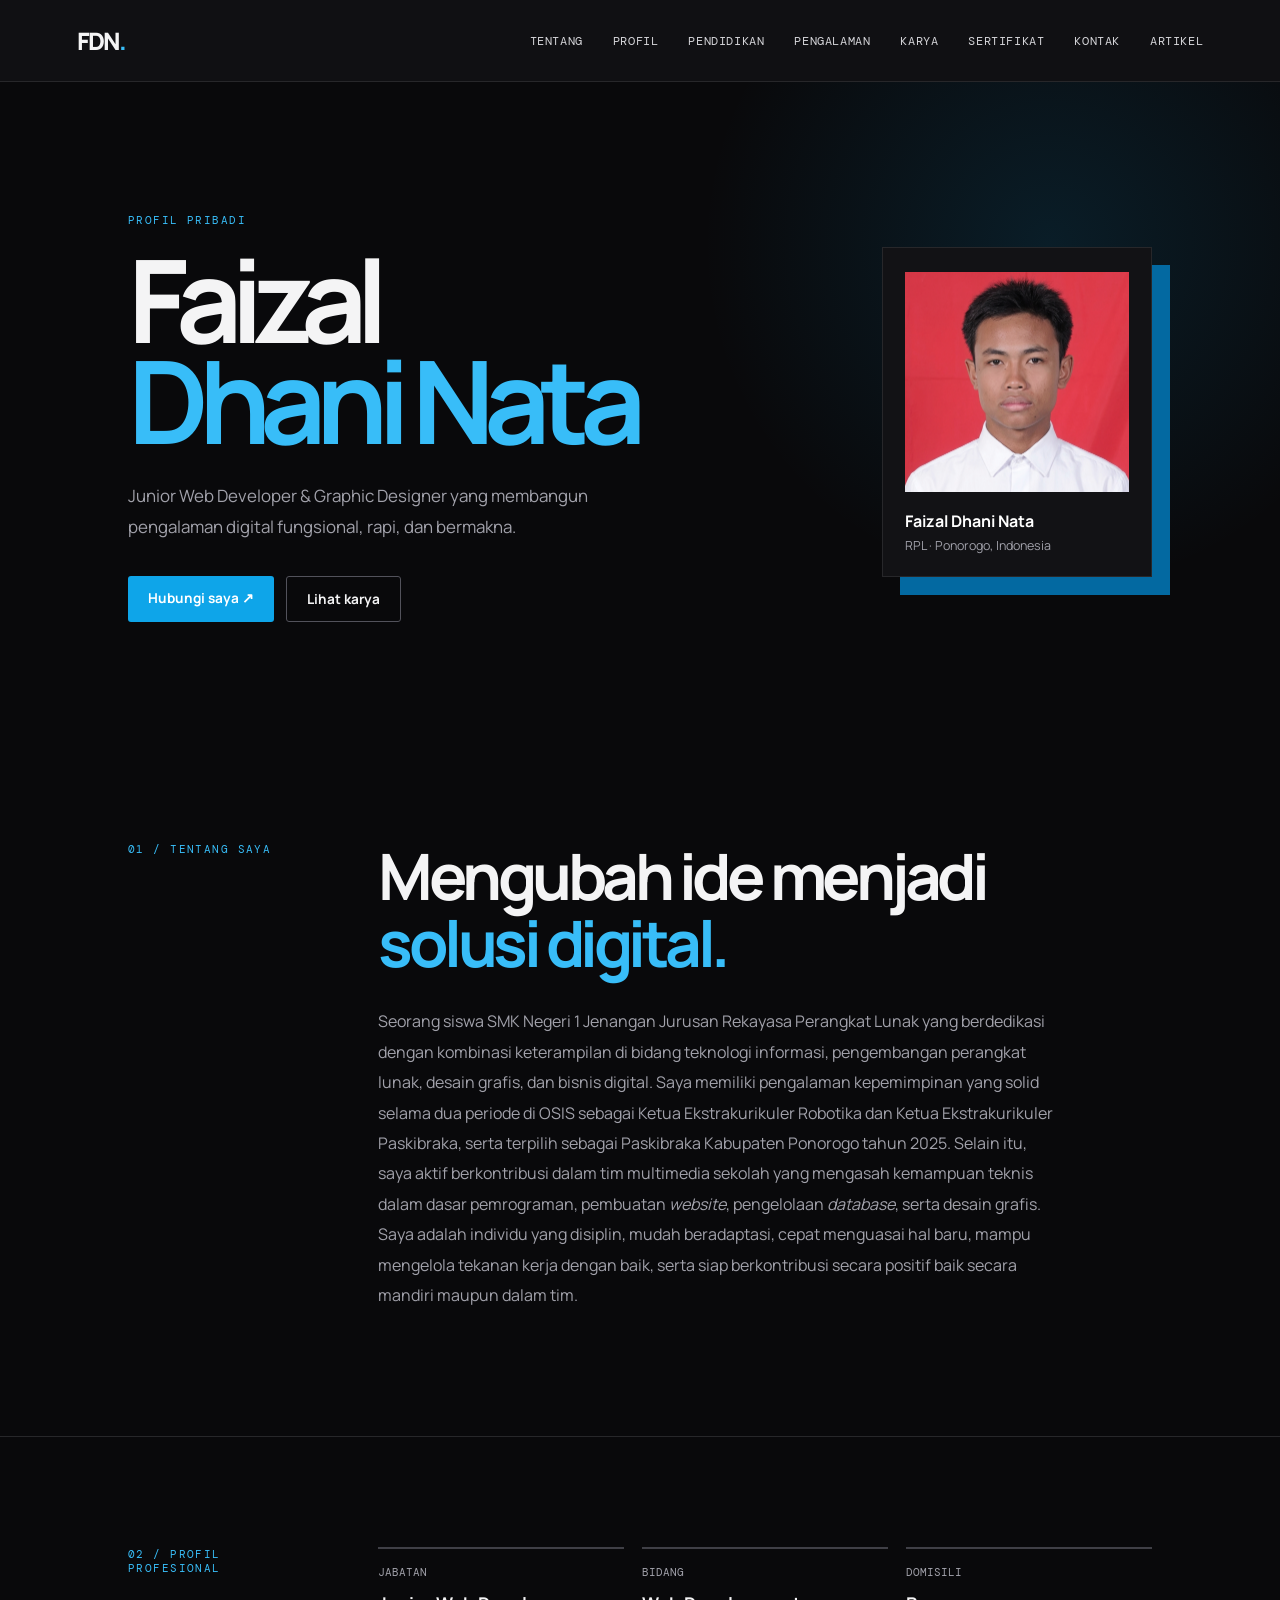
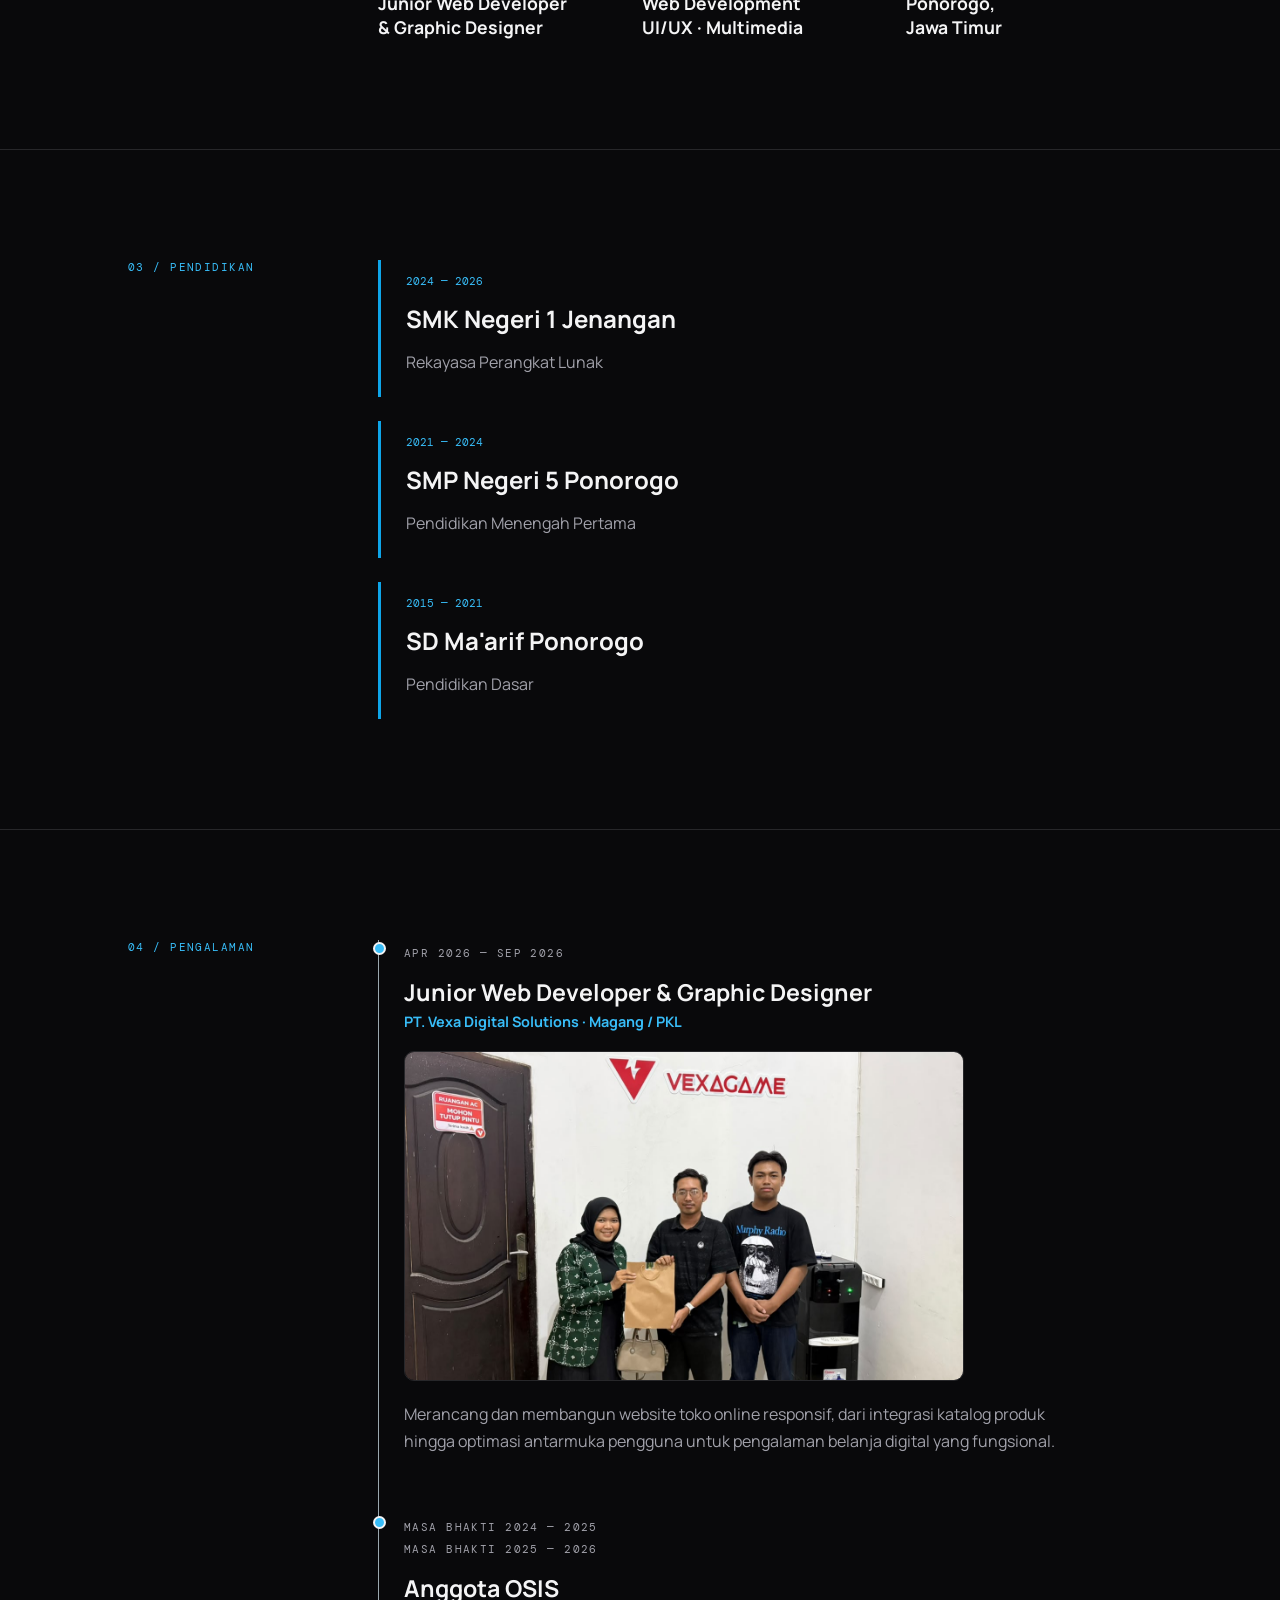
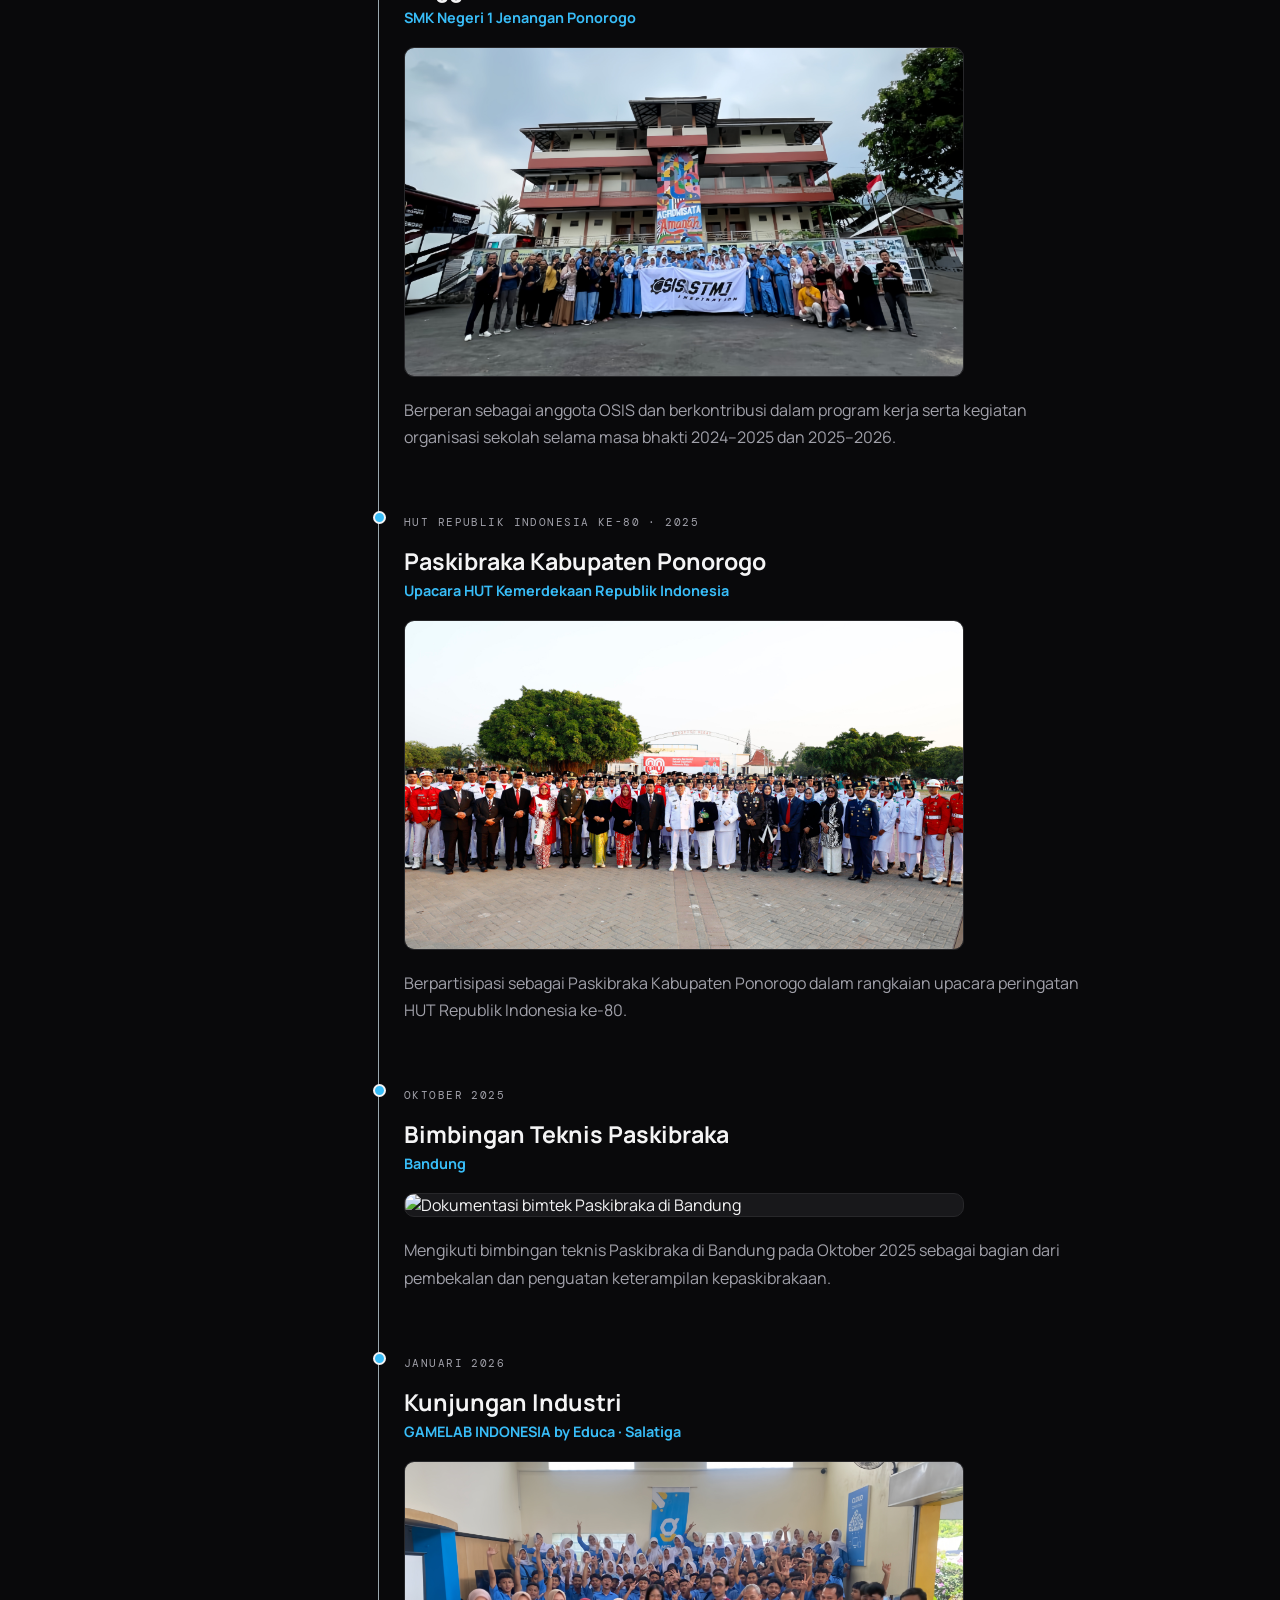
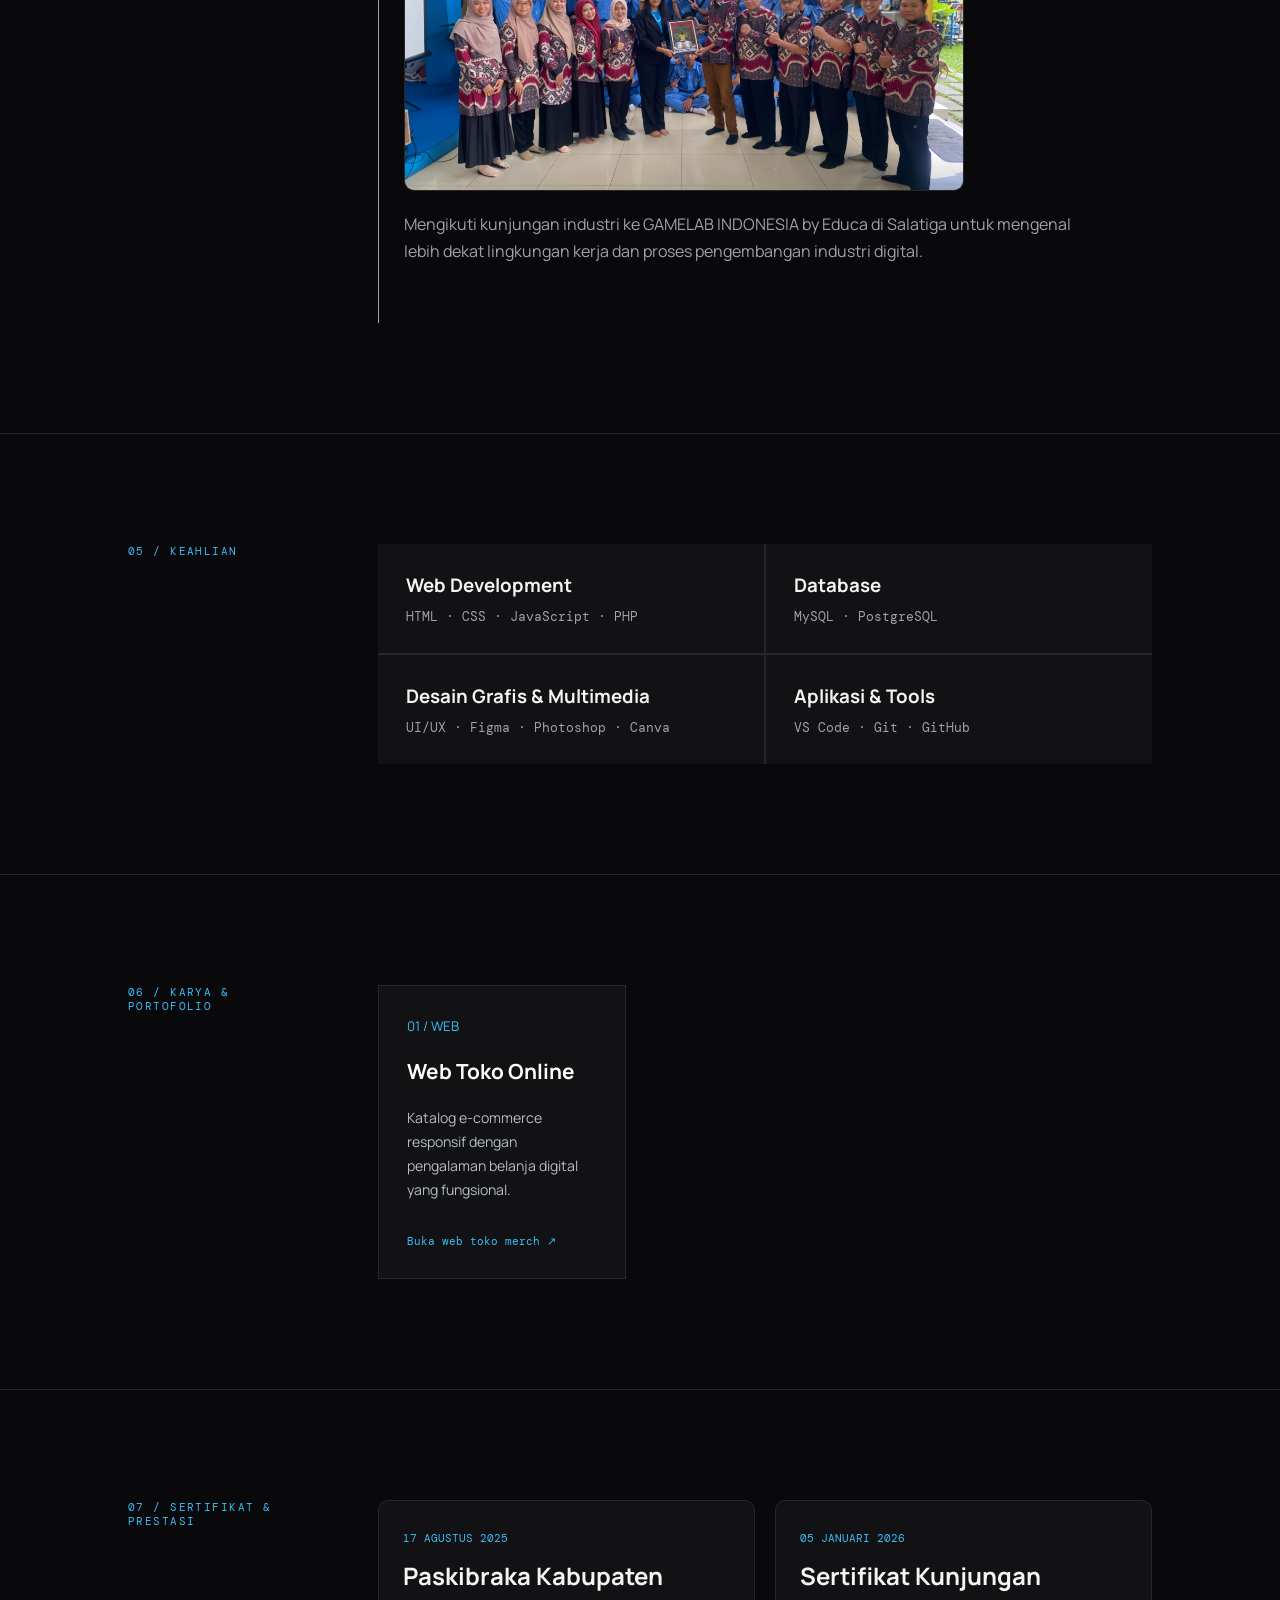
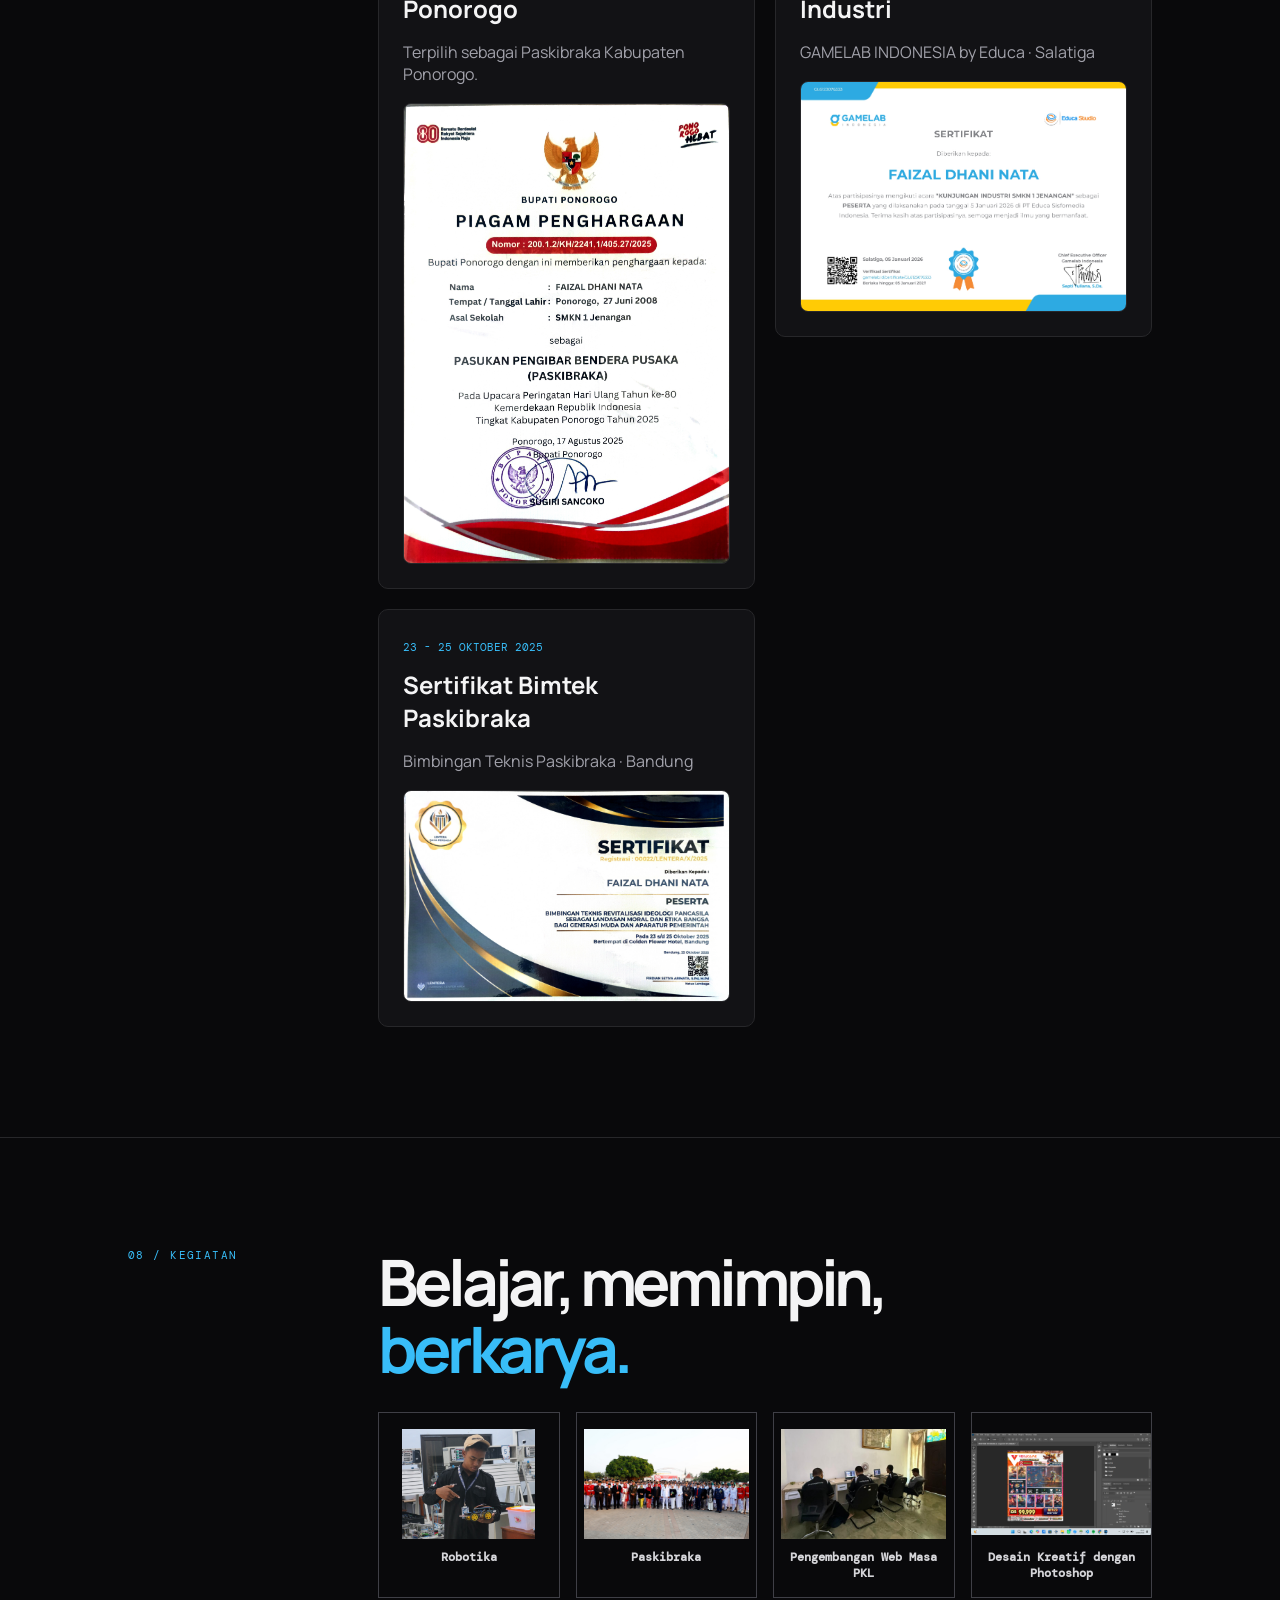
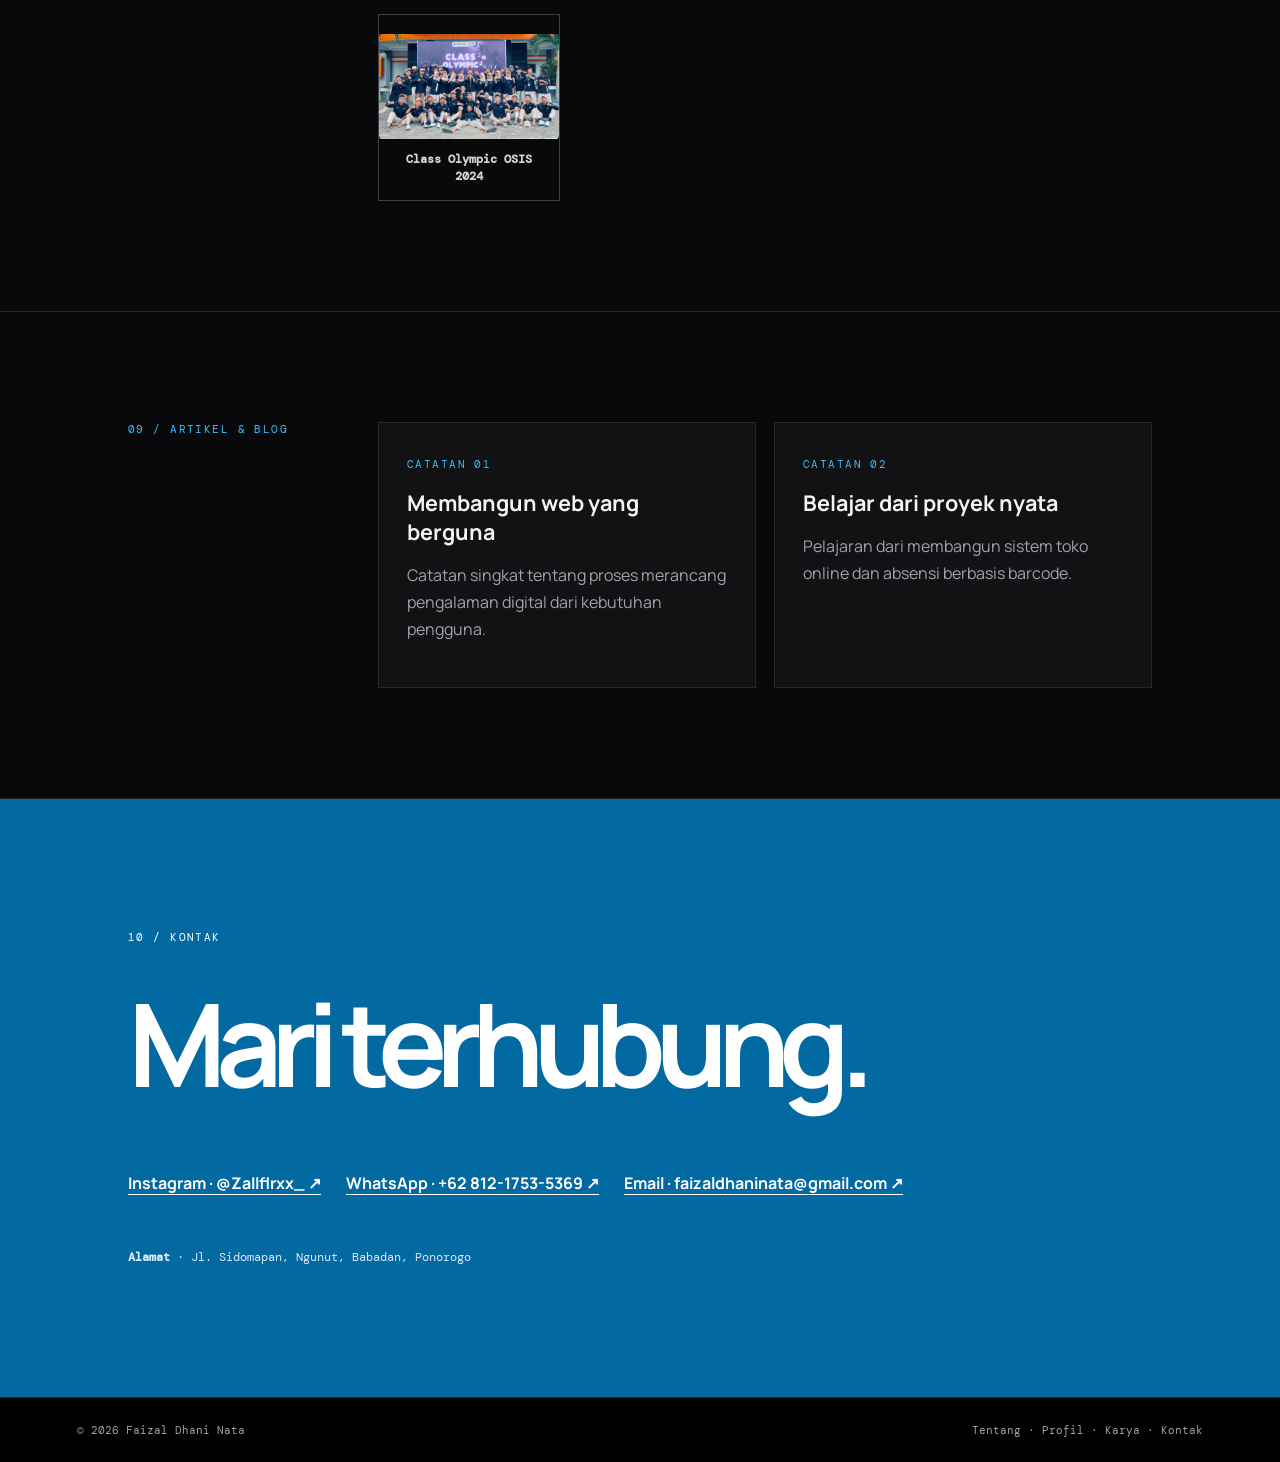
==== index.html @ 2b429266 "Add files via upload" ====
<!doctype html>
<html lang="id">
<head>
  <meta charset="utf-8"><meta name="viewport" content="width=device-width, initial-scale=1">
  <meta name="description" content="Profil pribadi Faizal Dhani Nata - Junior Web Developer dan Graphic Designer">
  <title>Faizal Dhani Nata | Profil Pribadi</title><link rel="stylesheet" href="style.css"><style>.project-link{display:inline-block;margin-top:18px;color:#38bdf8;font:11px 'DM Mono',monospace;text-decoration:none}.project-link:hover{text-decoration:underline;color:#7dd3fc}.education-list{display:grid;gap:24px}.experience-photo{display:block;width:min(100%,560px);max-height:330px;object-fit:cover;border:1px solid #27272a;border-radius:10px;margin:20px 0;background:#18181b}.achievement-list{align-items:start;gap:20px}.achievement-list>div{background:#121215;border:1px solid #27272a;border-radius:10px;padding:24px;min-width:0}.achievement-list>div img{align-self:center}.activity-tags{display:grid;grid-template-columns:repeat(auto-fit,minmax(180px,1fr));gap:16px}.activity-tags>span{width:100%;min-height:175px;align-items:center;justify-content:flex-start;text-align:center;padding:16px}.activity-tags>span img{display:block;flex:0 0 auto}.activity-tags>span b{line-height:1.35}</style>
</head>
<body>
  <header class="topbar"><a class="logo" href="#home">FDN<span>.</span></a><nav id="nav"><a href="#about">Tentang</a><a href="#profile">Profil</a><a href="#education">Pendidikan</a><a href="#experience">Pengalaman</a><a href="#portfolio">Karya</a><a href="#achievements">Sertifikat</a><a href="#contact">Kontak</a></nav><button class="menu" aria-label="Buka menu">☰</button></header>
  <main>
    <section id="home" class="hero"><div class="hero-copy"><p class="kicker">PROFIL PRIBADI</p><h1>Faizal<br><em>Dhani Nata</em></h1><p class="intro">Junior Web Developer &amp; Graphic Designer yang membangun pengalaman digital fungsional, rapi, dan bermakna.</p><div class="actions"><a class="button primary" href="#contact">Hubungi saya ↗</a><a class="button ghost" href="#portfolio">Lihat karya</a></div></div><div class="hero-card"><img src="foto-faizal-dhani-nata.png" alt="Foto resmi Faizal Dhani Nata"><div class="hero-card-caption"><strong>Faizal Dhani Nata</strong><span>RPL · Ponorogo, Indonesia</span></div></div></section>
    <section id="about" class="section about"><div class="section-label">01 / TENTANG SAYA</div><div><h2>Mengubah ide menjadi<br><span>solusi digital.</span></h2><p>Seorang siswa SMK Negeri 1 Jenangan Jurusan Rekayasa Perangkat Lunak yang berdedikasi dengan kombinasi keterampilan di bidang teknologi informasi, pengembangan perangkat lunak, desain grafis, dan bisnis digital. Saya memiliki pengalaman kepemimpinan yang solid selama dua periode di OSIS sebagai Ketua Ekstrakurikuler Robotika dan Ketua Ekstrakurikuler Paskibraka, serta terpilih sebagai Paskibraka Kabupaten Ponorogo tahun 2025. Selain itu, saya aktif berkontribusi dalam tim multimedia sekolah yang mengasah kemampuan teknis dalam dasar pemrograman, pembuatan <em>website</em>, pengelolaan <em>database</em>, serta desain grafis. Saya adalah individu yang disiplin, mudah beradaptasi, cepat menguasai hal baru, mampu mengelola tekanan kerja dengan baik, serta siap berkontribusi secara positif baik secara mandiri maupun dalam tim.</p></div></section>
    <section id="profile" class="section profile"><div class="section-label">02 / PROFIL PROFESIONAL</div><div class="profile-grid"><div><span class="label">Jabatan</span><strong>Junior Web Developer<br>&amp; Graphic Designer</strong></div><div><span class="label">Bidang</span><strong>Web Development<br>UI/UX · Multimedia</strong></div><div><span class="label">Domisili</span><strong>Ponorogo,<br>Jawa Timur</strong></div></div></section>
    <section id="education" class="section"><div class="section-label">03 / PENDIDIKAN</div><div class="education-list"><div class="edu-card"><span>2024 — 2026</span><h3>SMK Negeri 1 Jenangan</h3><p>Rekayasa Perangkat Lunak</p></div><div class="edu-card"><span>2021 — 2024</span><h3>SMP Negeri 5 Ponorogo</h3><p>Pendidikan Menengah Pertama</p></div><div class="edu-card"><span>2015 — 2021</span><h3>SD Ma'arif Ponorogo</h3><p>Pendidikan Dasar</p></div></div></section>
    <section id="experience" class="section"><div class="section-label">04 / PENGALAMAN</div><div class="timeline"><article><span>APR 2026 — SEP 2026</span><h3>Junior Web Developer &amp; Graphic Designer</h3><h4>PT. Vexa Digital Solutions · Magang / PKL</h4><img class="experience-photo" src="foto-pkl-vexagame.jpeg" alt="Dokumentasi magang di Vexa Game"><p>Merancang dan membangun website toko online responsif, dari integrasi katalog produk hingga optimasi antarmuka pengguna untuk pengalaman belanja digital yang fungsional.</p></article><article><span>MASA BHAKTI 2024 — 2025<br>MASA BHAKTI 2025 — 2026</span><h3>Anggota OSIS</h3><h4>SMK Negeri 1 Jenangan Ponorogo</h4><img class="experience-photo" src="foto-osis-stmj.jpeg" alt="Dokumentasi kegiatan OSIS SMK Negeri 1 Jenangan"><p>Berperan sebagai anggota OSIS dan berkontribusi dalam program kerja serta kegiatan organisasi sekolah selama masa bhakti 2024–2025 dan 2025–2026.</p></article><article><span>HUT REPUBLIK INDONESIA KE-80 · 2025</span><h3>Paskibraka Kabupaten Ponorogo</h3><h4>Upacara HUT Kemerdekaan Republik Indonesia</h4><img class="experience-photo" src="paskib-kab-ponorogo.jpg" alt="Dokumentasi Paskibraka Kabupaten Ponorogo"><p>Berpartisipasi sebagai Paskibraka Kabupaten Ponorogo dalam rangkaian upacara peringatan HUT Republik Indonesia ke-80.</p></article><article><span>OKTOBER 2025</span><h3>Bimbingan Teknis Paskibraka</h3><h4>Bandung</h4><img class="experience-photo" src="bimtek-paskibraka-oktober-2025-bandung.jpg" alt="Dokumentasi bimtek Paskibraka di Bandung"><p>Mengikuti bimbingan teknis Paskibraka di Bandung pada Oktober 2025 sebagai bagian dari pembekalan dan penguatan keterampilan kepaskibrakaan.</p></article><article><span>JANUARI 2026</span><h3>Kunjungan Industri</h3><h4>GAMELAB INDONESIA by Educa · Salatiga</h4><img class="experience-photo" src="kunjungan-industri-gamelab.jpeg" alt="Dokumentasi kunjungan industri ke GAMELAB INDONESIA by Educa"><p>Mengikuti kunjungan industri ke GAMELAB INDONESIA by Educa di Salatiga untuk mengenal lebih dekat lingkungan kerja dan proses pengembangan industri digital.</p></article></div></section>
    <section id="skills" class="section skills"><div class="section-label">05 / KEAHLIAN</div><div class="skill-grid"><div><h3>Web Development</h3><p>HTML · CSS · JavaScript · PHP</p></div><div><h3>Database</h3><p>MySQL · PostgreSQL</p></div><div><h3>Desain Grafis &amp; Multimedia</h3><p>UI/UX · Figma · Photoshop · Canva</p></div><div><h3>Aplikasi &amp; Tools</h3><p>VS Code · Git · GitHub</p></div></div></section>
    <section id="portfolio" class="section projects"><div class="section-label">06 / KARYA &amp; PORTOFOLIO</div><div class="project-grid"><article><small>01 / WEB</small><h3>Web Toko Online</h3><p>Katalog e-commerce responsif dengan pengalaman belanja digital yang fungsional.</p><a class="project-link" href="http://localhost:8000" target="_blank" rel="noreferrer">Buka web toko merch ↗</a></article></div></section>
    <section id="achievements" class="section achievements"><div class="section-label">07 / SERTIFIKAT &amp; PRESTASI</div><div class="achievement-list"><div><b>17 AGUSTUS 2025</b><h3>Paskibraka Kabupaten Ponorogo</h3><p>Terpilih sebagai Paskibraka Kabupaten Ponorogo.</p><img src="sertifikat-paskib-2025.jpeg" alt="Sertifikat Paskibraka Kabupaten Ponorogo 17 Agustus 2025" style="display:block;width:100%;max-width:420px;height:auto;object-fit:contain;margin-top:18px;border:1px solid #27272a;border-radius:8px"></div><div><b>05 JANUARI 2026</b><h3>Sertifikat Kunjungan Industri</h3><p>GAMELAB INDONESIA by Educa · Salatiga</p><img src="sertifikat-ki-gamelab.jpg" alt="Sertifikat kunjungan industri GAMELAB INDONESIA by Educa" style="display:block;width:100%;max-width:420px;height:auto;object-fit:contain;margin-top:18px;border:1px solid #27272a;border-radius:8px"></div><div><b>23 - 25 OKTOBER 2025</b><h3>Sertifikat Bimtek Paskibraka</h3><p>Bimbingan Teknis Paskibraka · Bandung</p><img src="sertifikat-bimtek-bandung.jpeg" alt="Sertifikat bimtek Paskibraka di Bandung 23 - 25 Oktober 2025" style="display:block;width:100%;max-width:420px;height:auto;object-fit:contain;margin-top:18px;border:1px solid #27272a;border-radius:8px"></div></div></section>
    <section id="activities" class="section activities"><div class="section-label">08 / KEGIATAN</div><div><h2>Belajar, memimpin,<br><span>berkarya.</span></h2><div class="activity-tags"><span style="display:flex;flex-direction:column;gap:10px"><img src="foto-robotika.jpeg" alt="Kegiatan Robotika" style="width:180px;height:110px;object-fit:contain;border-radius:6px"><b>Robotika</b></span><span style="display:flex;flex-direction:column;gap:10px"><img src="paskib-kab-ponorogo.jpg" alt="Kegiatan Paskibraka Kabupaten Ponorogo" style="width:180px;height:110px;object-fit:contain;border-radius:6px"><b>Paskibraka</b></span><span style="display:flex;flex-direction:column;gap:10px"><img src="pengembangan-web-masa-pkl.jpeg" alt="Pengembangan Web Masa PKL" style="width:180px;height:110px;object-fit:contain;border-radius:6px"><b>Pengembangan Web Masa PKL</b></span><span style="display:flex;flex-direction:column;gap:10px"><img src="desain-kreatif-dengan-photoshop.png" alt="Desain Kreatif dengan Photoshop" style="width:180px;height:110px;object-fit:contain;border-radius:6px"><b>Desain Kreatif dengan Photoshop</b></span><span style="display:flex;flex-direction:column;gap:10px"><img src="class-olympic-2024.jpeg" alt="Event Class Olympic OSIS 2024" style="width:180px;height:110px;object-fit:contain;border-radius:6px"><b>Class Olympic OSIS 2024</b></span></div></div></section>
    <section id="articles" class="section articles"><div class="section-label">09 / ARTIKEL &amp; BLOG</div><div class="article-grid"><article><span>CATATAN 01</span><h3>Membangun web yang berguna</h3><p>Catatan singkat tentang proses merancang pengalaman digital dari kebutuhan pengguna.</p></article><article><span>CATATAN 02</span><h3>Belajar dari proyek nyata</h3><p>Pelajaran dari membangun sistem toko online dan absensi berbasis barcode.</p></article></div></section>
    <section id="contact" class="contact"><p class="kicker">10 / KONTAK</p><h2>Mari terhubung.</h2><div class="contact-links"><a href="https://instagram.com/Zallflrxx_" target="_blank" rel="noreferrer"><strong>Instagram</strong> · @Zallflrxx_ ↗</a><a href="https://wa.me/6281217535369" target="_blank" rel="noreferrer"><strong>WhatsApp</strong> · +62 812-1753-5369 ↗</a><a href="mailto:faizaldhaninata@gmail.com"><strong>Email</strong> · faizaldhaninata@gmail.com ↗</a></div><p class="address"><strong>Alamat</strong> · Jl. Sidomapan, Ngunut, Babadan, Ponorogo</p></section>
  </main><footer><span>© 2026 Faizal Dhani Nata</span><span>Tentang · Profil · Karya · Kontak</span></footer><script src="script.js"></script>
</body></html>
---- style.css ----
@import url('https://fonts.googleapis.com/css2?family=DM+Mono:wght@400;500&family=Manrope:wght@400;600;700;800&display=swap');
:root{--ink:#101820;--muted:#66727c;--line:#dce2e5;--lime:#c7f36b;--paper:#f7f8f5}*{box-sizing:border-box}html{scroll-behavior:smooth}body{margin:0;background:var(--paper);color:var(--ink);font-family:Manrope,Arial,sans-serif}a{color:inherit}.topbar{height:82px;display:flex;align-items:center;justify-content:space-between;padding:0 6vw;border-bottom:1px solid var(--line);background:rgba(247,248,245,.9);position:sticky;top:0;z-index:5;backdrop-filter:blur(12px)}.logo{font-size:1.5rem;font-weight:800;text-decoration:none;letter-spacing:-.08em}.logo span{color:#7cab24}nav{display:flex;gap:30px}nav a{font:12px 'DM Mono',monospace;text-decoration:none;text-transform:uppercase;letter-spacing:.05em}nav a:hover{color:#7cab24}.menu{display:none;border:0;background:none;font-size:1.4rem}.hero{min-height:650px;padding:100px 10vw 90px;display:flex;justify-content:space-between;align-items:center;gap:60px;background:linear-gradient(120deg,#f7f8f5 55%,#eaf5d1 55%)}.kicker,.section-label,article span{font:11px 'DM Mono',monospace;letter-spacing:.13em;color:var(--muted)}h1{font-size:clamp(4rem,9vw,8.5rem);line-height:.88;letter-spacing:-.09em;margin:22px 0 30px}h1 em{color:#7cab24;font-style:normal}.intro{max-width:470px;color:var(--muted);font-size:1.06rem;line-height:1.8}.actions{display:flex;gap:12px;margin-top:34px}.button{padding:13px 20px;border-radius:3px;text-decoration:none;font-size:.85rem;font-weight:700}.primary{background:var(--ink);color:#fff}.ghost{border:1px solid var(--ink)}.hero-card{width:270px;height:330px;background:var(--ink);color:#fff;padding:22px;display:flex;flex-direction:column;justify-content:flex-end;box-shadow:18px 18px 0 var(--lime)}.avatar{height:220px;display:grid;place-items:center;border:1px solid #46515a;font-size:3.5rem;font-weight:800;letter-spacing:-.1em;color:var(--lime)}.hero-card p{font-size:.85rem;margin:18px 0 5px}.hero-card small{color:#aab3b8}.section{padding:110px 10vw;border-bottom:1px solid var(--line);display:grid;grid-template-columns:180px 1fr;gap:70px}.section h2{font-size:clamp(2.2rem,5vw,4.3rem);line-height:1.05;letter-spacing:-.07em;margin:0 0 30px}.section h2 span{color:#7cab24}.about p{max-width:680px;color:var(--muted);line-height:1.9}.timeline article{padding:0 0 42px 25px;border-left:1px solid #9ba8af;position:relative}.timeline article:before{content:'';width:9px;height:9px;background:var(--lime);border:2px solid var(--ink);border-radius:50%;position:absolute;left:-6px;top:2px}.timeline h3{font-size:1.45rem;margin:14px 0 4px}.timeline h4{color:#7cab24;margin:0 0 16px;font-size:.9rem}.timeline p,.project-grid p{color:var(--muted);line-height:1.7;max-width:680px}.skill-grid{display:grid;grid-template-columns:1fr 1fr;gap:2px;background:var(--line)}.skill-grid div{background:var(--paper);padding:28px}.skill-grid h3{margin:0 0 10px}.skill-grid p{color:var(--muted);margin:0;font-family:'DM Mono',monospace;font-size:.8rem}.project-grid{display:grid;grid-template-columns:repeat(3,1fr);gap:15px}.project-grid article{background:var(--ink);color:#fff;padding:28px;min-height:190px}.project-grid article span{color:var(--lime)}.project-grid h3{font-size:1.3rem}.project-grid p{color:#b3bec3;font-size:.88rem}.contact{padding:120px 10vw;background:var(--lime)}.contact h2{font-size:clamp(3.5rem,9vw,8rem);letter-spacing:-.09em;margin:20px 0 50px}.contact-links{display:flex;flex-wrap:wrap;gap:25px;font-weight:700}.contact-links a{text-decoration:underline;text-underline-offset:5px}.address{margin-top:55px;font:12px 'DM Mono',monospace}footer{padding:25px 6vw;display:flex;justify-content:space-between;font:11px 'DM Mono',monospace;color:var(--muted)}
.hero-card img{width:100%;height:220px;object-fit:cover;object-position:center 18%;filter:saturate(.9)}.hero-card-caption{display:flex;flex-direction:column;gap:5px;margin-top:18px}.hero-card-caption span{color:#aab3b8;font-size:.78rem}.profile-grid{display:grid;grid-template-columns:repeat(3,1fr);gap:18px}.profile-grid>div{border-top:2px solid var(--ink);padding-top:16px}.label{display:block;color:var(--muted);font:11px 'DM Mono',monospace;text-transform:uppercase;margin-bottom:12px}.profile-grid strong{font-size:1.1rem}.edu-card{border-left:3px solid var(--lime);padding:8px 0 8px 25px}.edu-card span,.achievement-list b{font:11px 'DM Mono',monospace;color:#7cab24}.edu-card h3,.achievement-list h3{font-size:1.5rem;margin:12px 0 4px}.edu-card p,.achievement-list p{color:var(--muted)}.achievement-list{display:grid;grid-template-columns:1fr 1fr;gap:35px}.achievement-list>div{border-top:1px solid var(--ink);padding-top:18px}.activity-tags{display:flex;flex-wrap:wrap;gap:10px;margin-top:30px}.activity-tags span{padding:10px 14px;border:1px solid var(--ink);font:12px 'DM Mono',monospace}.article-grid{display:grid;grid-template-columns:1fr 1fr;gap:18px}.article-grid article{border:1px solid var(--line);padding:28px}.article-grid span{font:11px 'DM Mono',monospace;color:#7cab24}.article-grid h3{font-size:1.35rem;margin:15px 0 8px}.article-grid p{color:var(--muted);line-height:1.7}
@media(max-width:700px){nav{display:none}.menu{display:block}.hero{padding:75px 7vw;display:block}.hero-card{margin:65px auto 10px;width:min(270px,90%)}.section{padding:75px 7vw;display:block}.section-label{margin-bottom:35px}.skill-grid,.project-grid,.profile-grid,.achievement-list,.article-grid{grid-template-columns:1fr}.contact{padding:80px 7vw}.contact-links{display:grid;gap:18px}footer{padding:22px 7vw;display:block}footer span{display:block;margin:5px 0}}

/* Tema FZLDHNNTA Merch */
:root{--ink:#f4f4f5;--muted:#a1a1aa;--line:#27272a;--lime:#38bdf8;--paper:#09090b}body{background:var(--paper);color:var(--ink)}.topbar{background:rgba(18,18,21,.94);border-color:var(--line)}.logo span,h1 em,.section h2 span,.kicker,.section-label,.timeline h4,.edu-card span,.achievement-list b,.article-grid span{color:#38bdf8}nav a{color:#d4d4d8}nav a:hover{color:#38bdf8}.hero{background:radial-gradient(circle at 82% 25%,rgba(14,165,233,.13),transparent 30%),#09090b}.hero-card{background:#121215;border:1px solid #27272a;box-shadow:18px 18px 0 #0369a1}.avatar{border-color:#3f3f46;color:#38bdf8}.hero-card-caption span{color:#a1a1aa}.button.primary{background:#0ea5e9;color:#fff}.button.ghost{border-color:#52525b;color:#f4f4f5}.section{border-color:var(--line)}.profile-grid>div{border-color:#3f3f46}.edu-card{border-color:#0ea5e9}.skill-grid{background:var(--line)}.skill-grid div{background:#121215}.project-grid article{background:#121215;border:1px solid #27272a}.project-grid article small{color:#38bdf8}.article-grid article{border-color:#27272a;background:#121215}.activity-tags span{border-color:#3f3f46;color:#d4d4d8}.contact{background:#0369a1;color:#fff}.contact .kicker,.contact-links a{color:#fff}.address{color:#dbeafe}footer{background:#000;border-top:1px solid #27272a;color:#a1a1aa}
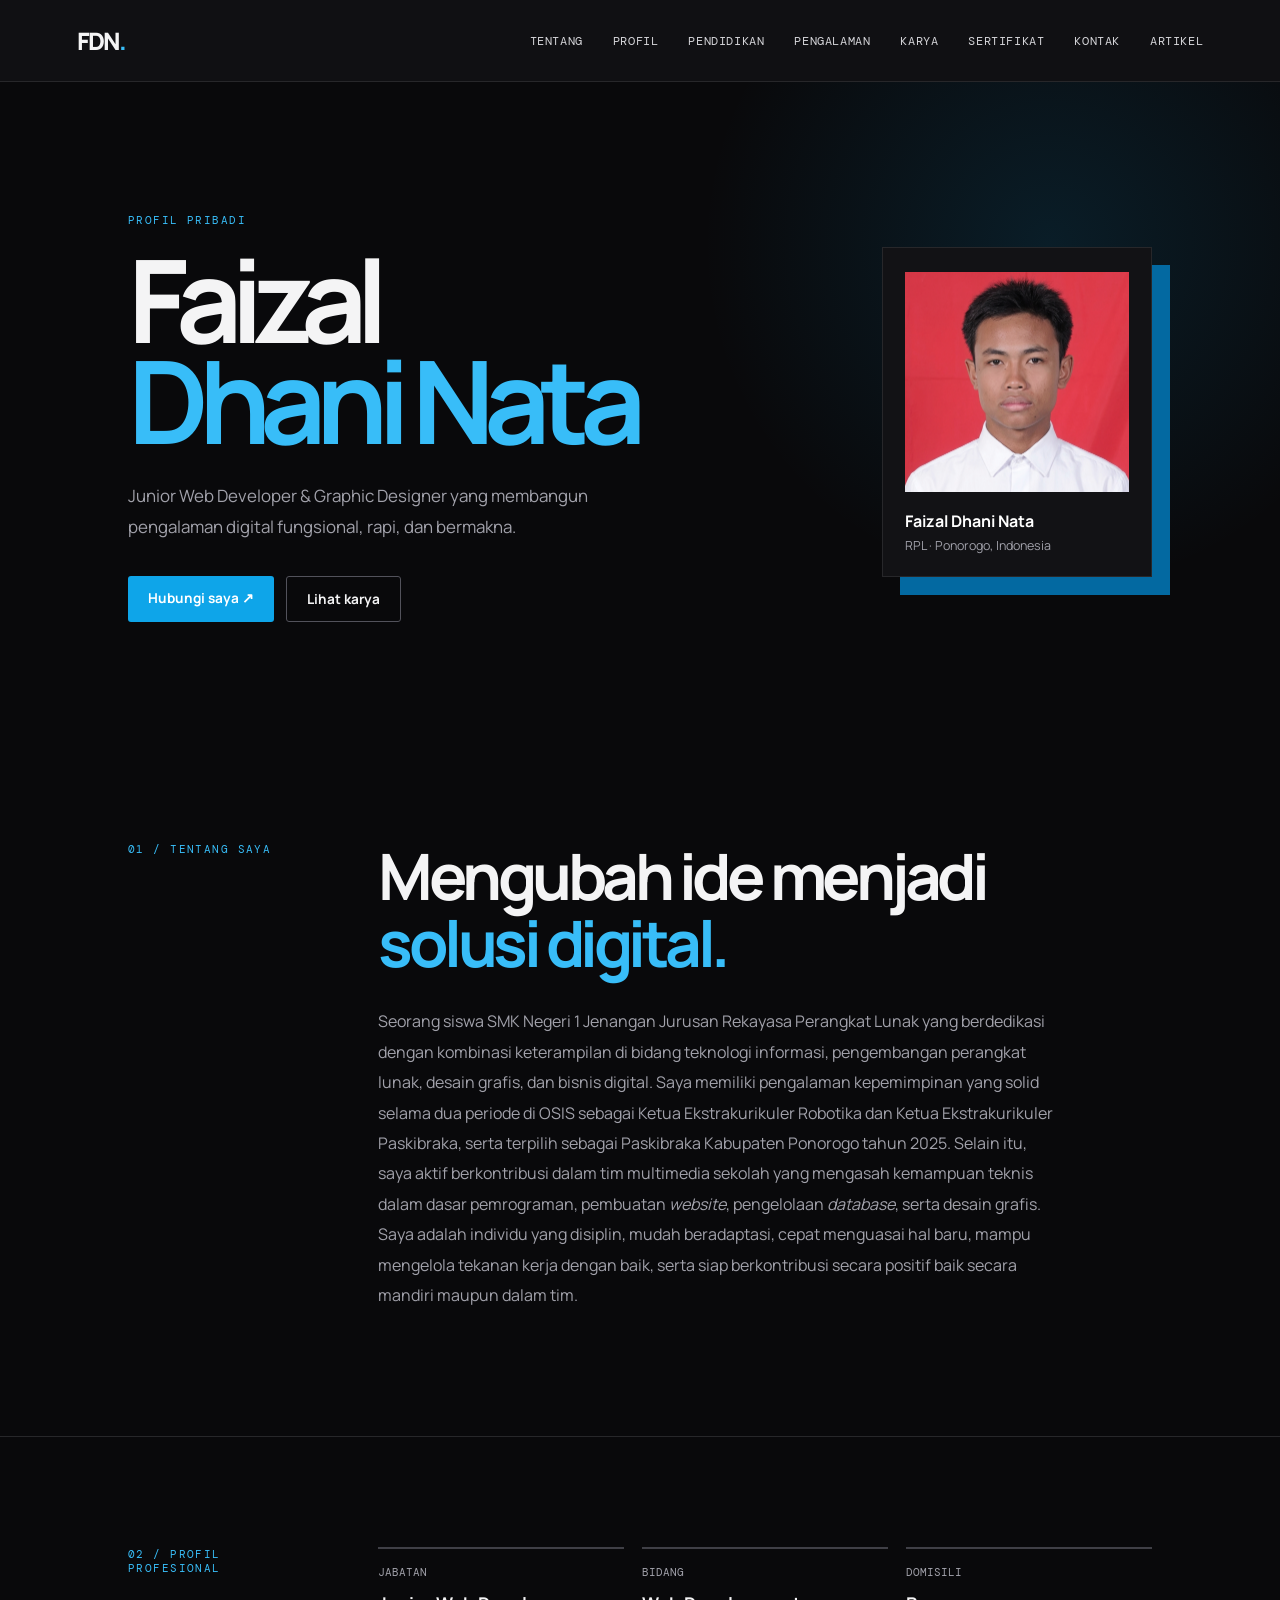
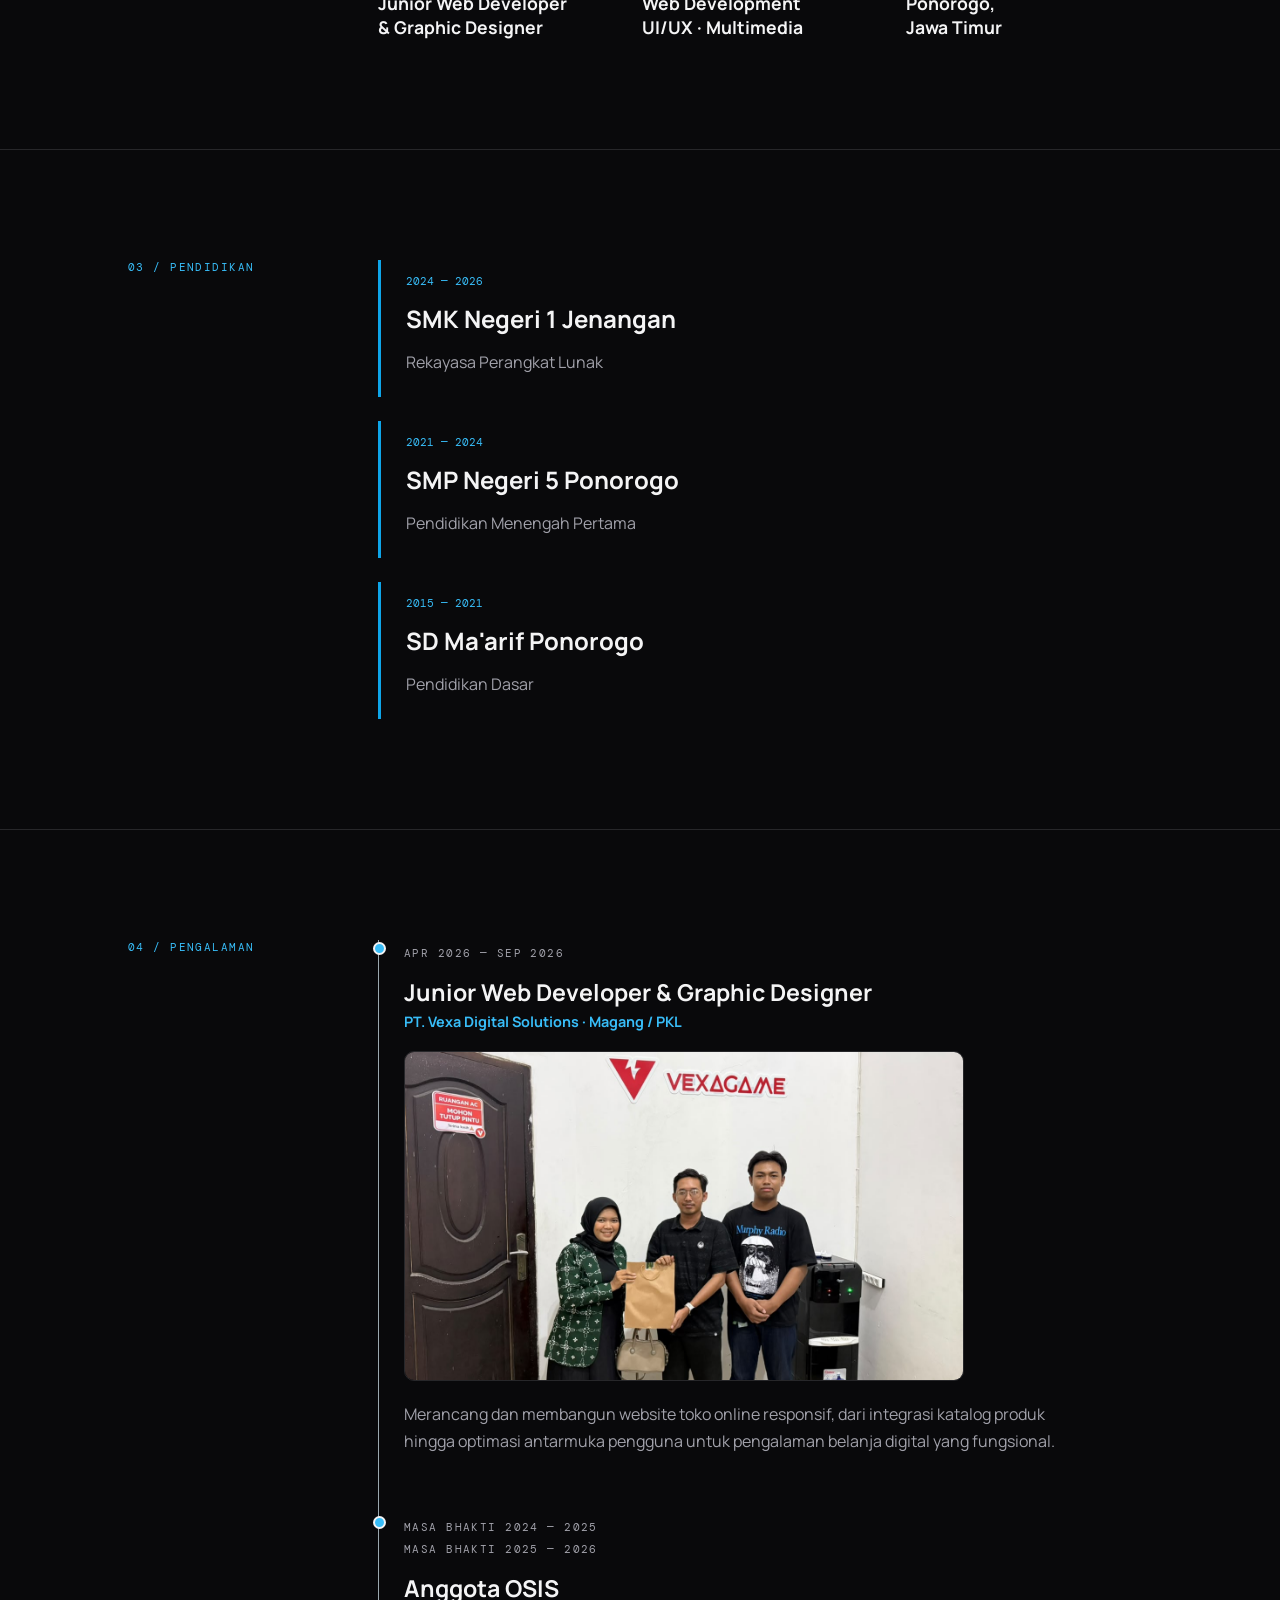
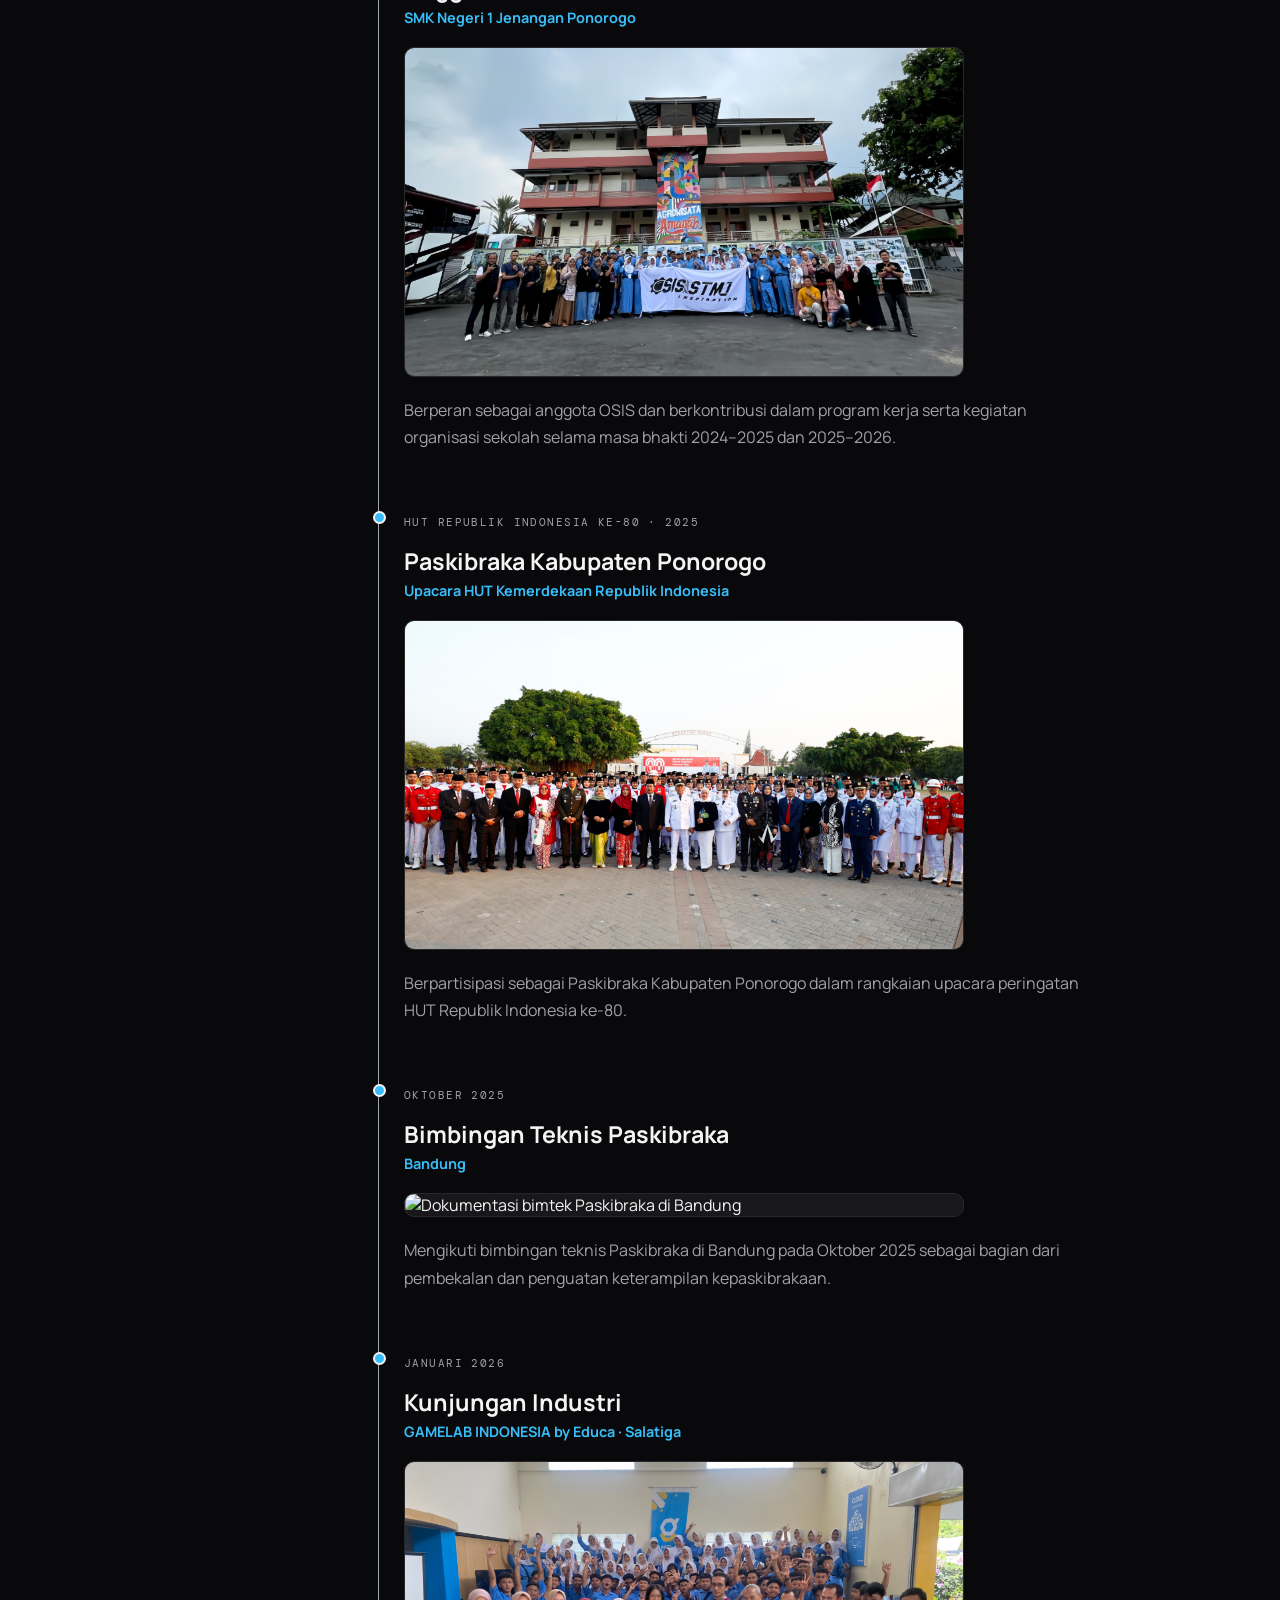
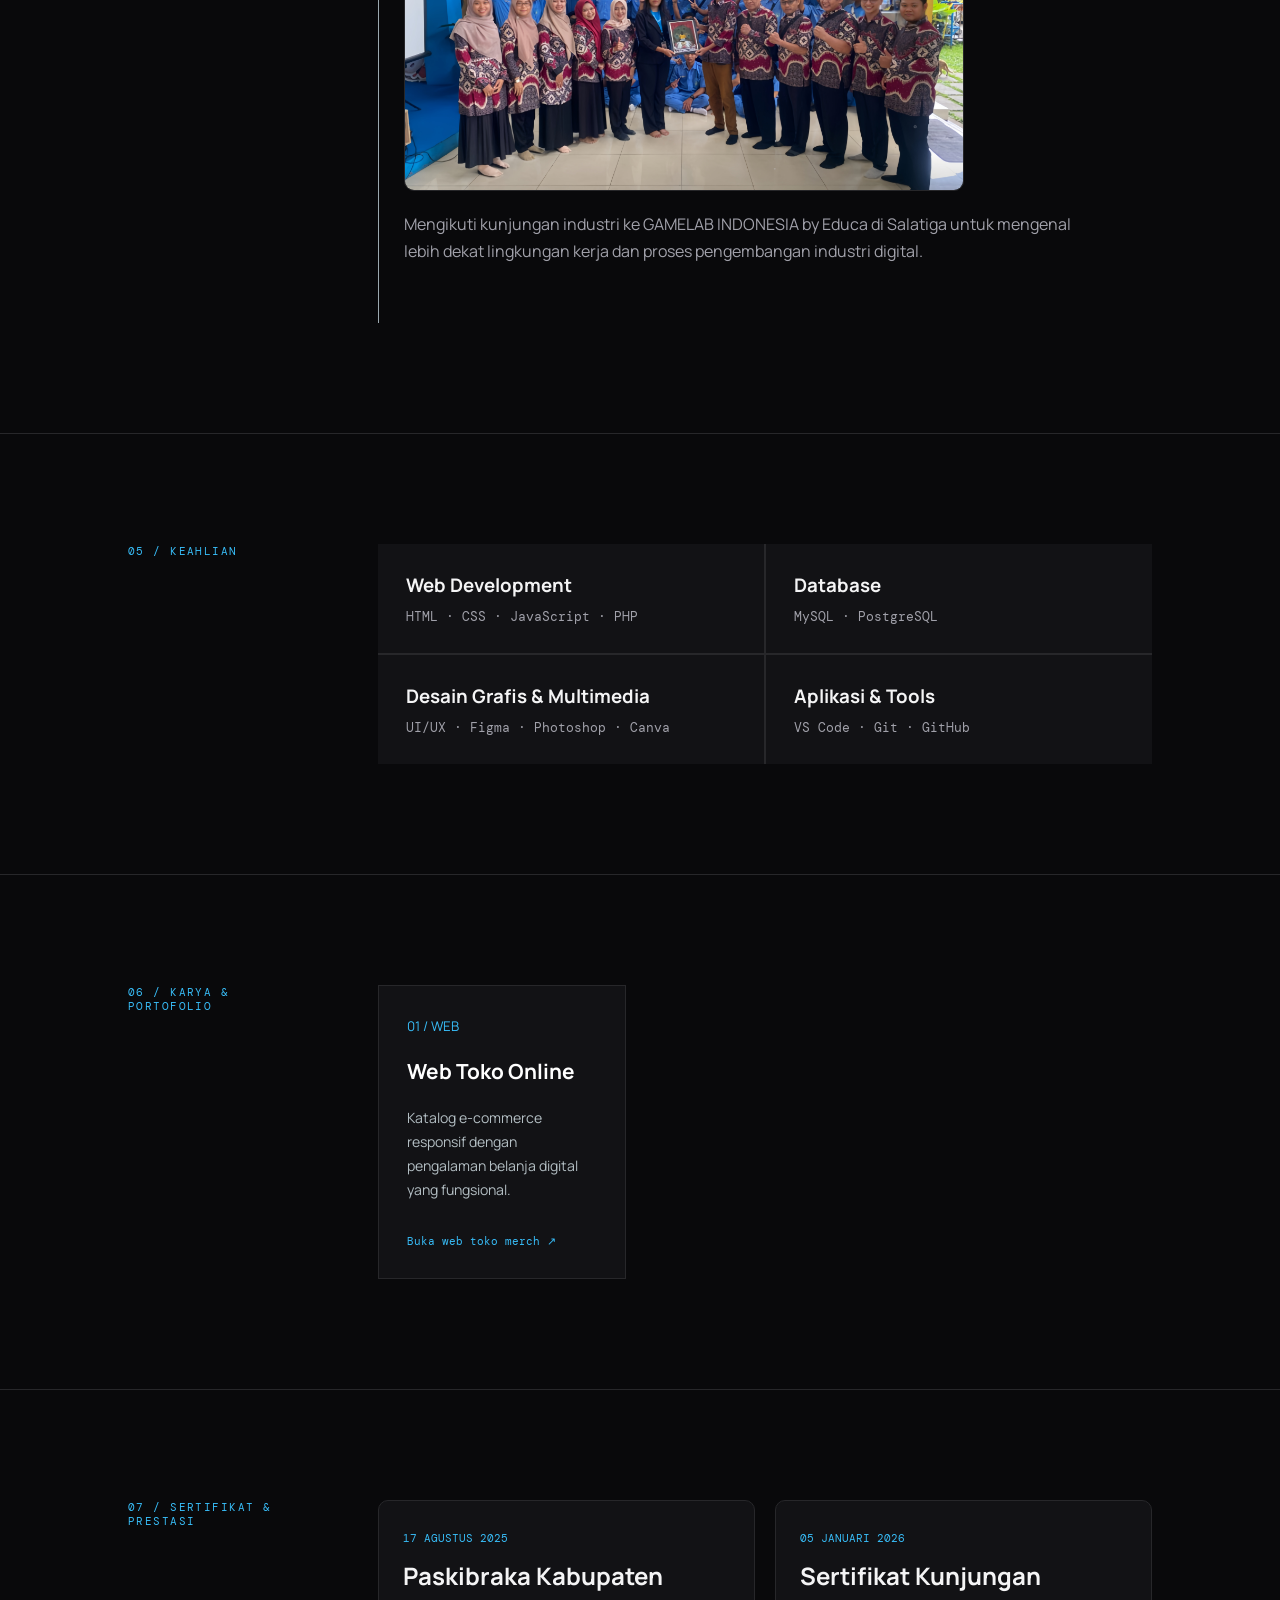
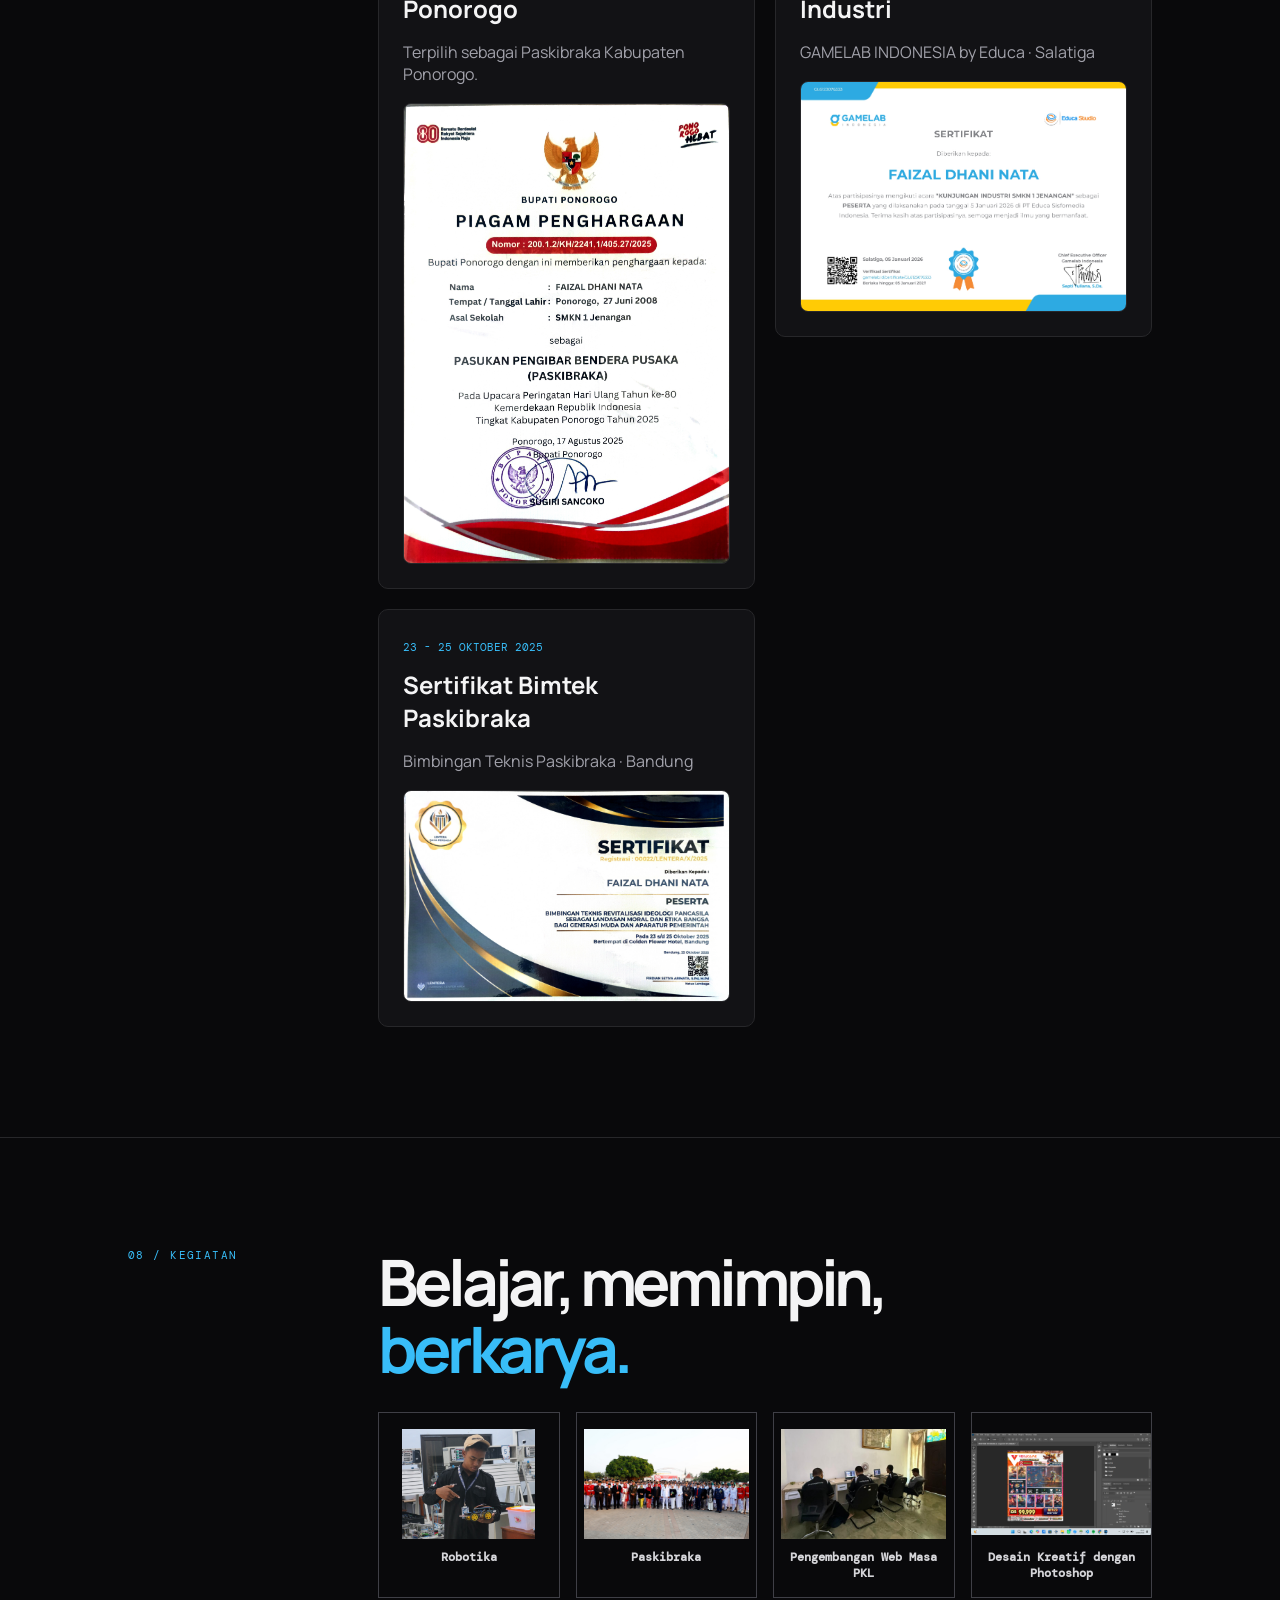
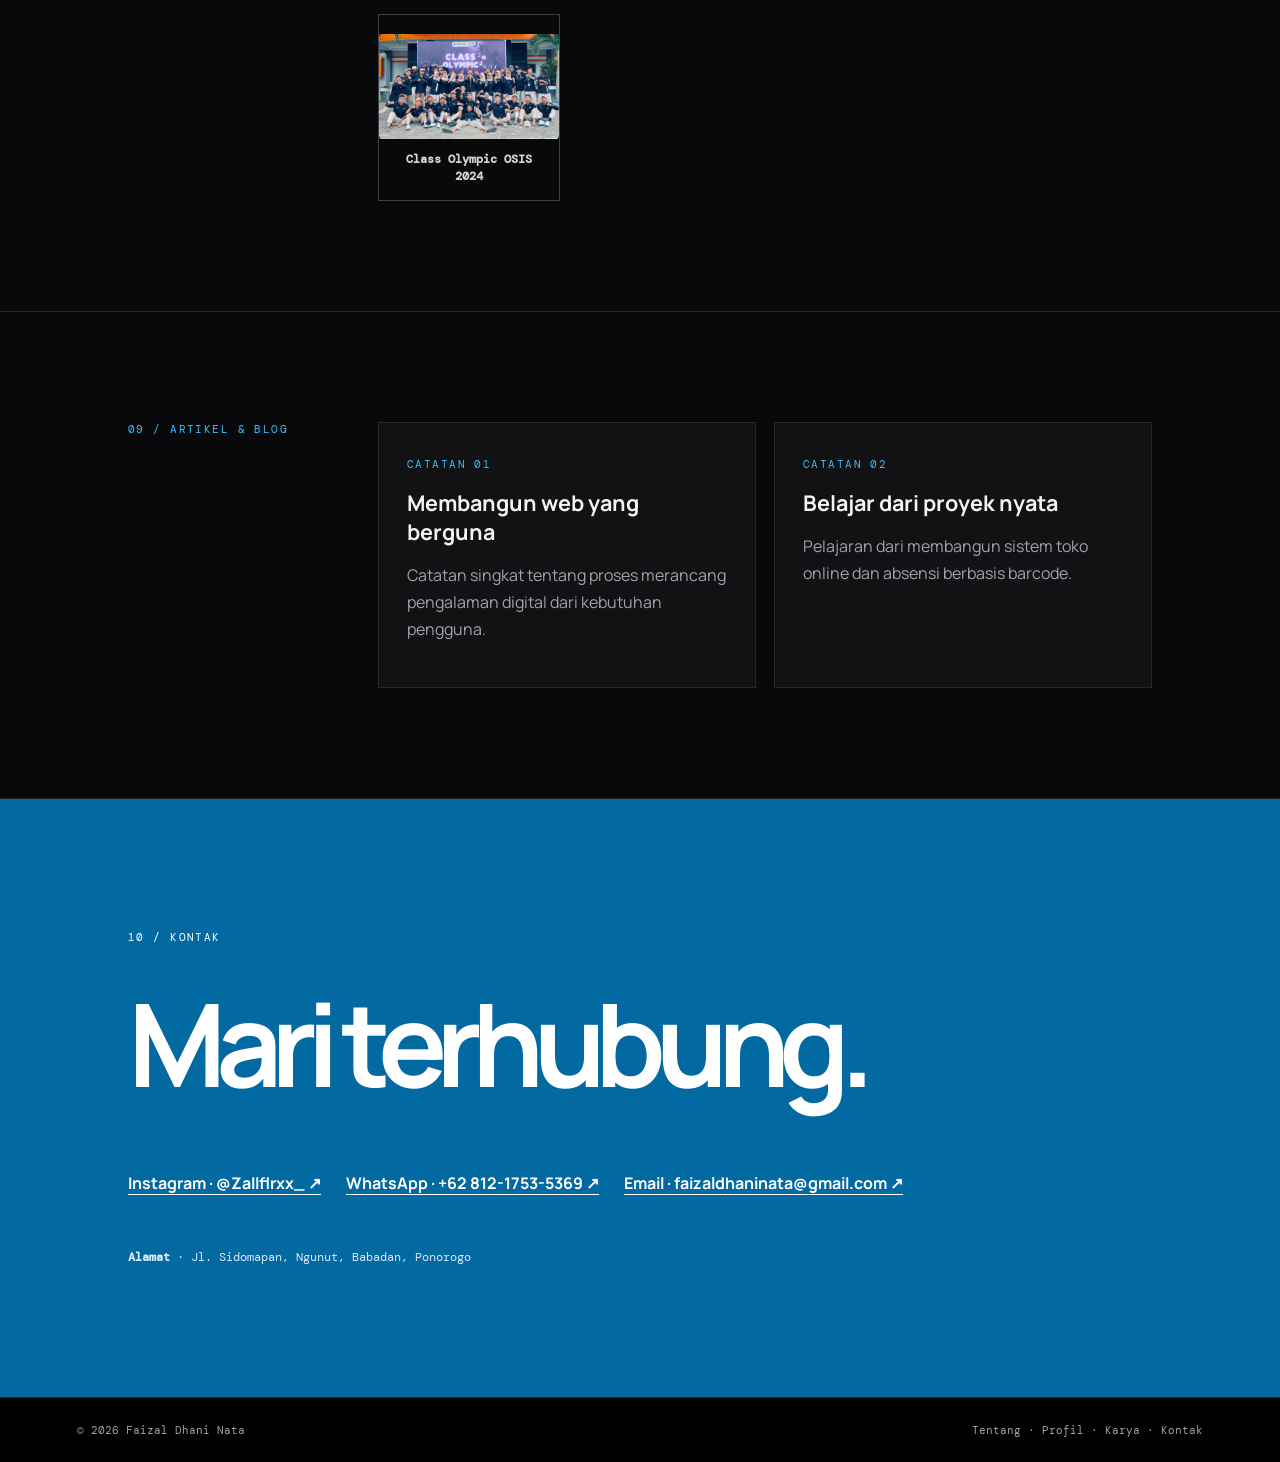
==== commit c8a380ef: "Update index.html" ====
--- a/index.html
+++ b/index.html
@@ -14,7 +14,7 @@
     <section id="education" class="section"><div class="section-label">03 / PENDIDIKAN</div><div class="education-list"><div class="edu-card"><span>2024 — 2026</span><h3>SMK Negeri 1 Jenangan</h3><p>Rekayasa Perangkat Lunak</p></div><div class="edu-card"><span>2021 — 2024</span><h3>SMP Negeri 5 Ponorogo</h3><p>Pendidikan Menengah Pertama</p></div><div class="edu-card"><span>2015 — 2021</span><h3>SD Ma'arif Ponorogo</h3><p>Pendidikan Dasar</p></div></div></section>
     <section id="experience" class="section"><div class="section-label">04 / PENGALAMAN</div><div class="timeline"><article><span>APR 2026 — SEP 2026</span><h3>Junior Web Developer &amp; Graphic Designer</h3><h4>PT. Vexa Digital Solutions · Magang / PKL</h4><img class="experience-photo" src="foto-pkl-vexagame.jpeg" alt="Dokumentasi magang di Vexa Game"><p>Merancang dan membangun website toko online responsif, dari integrasi katalog produk hingga optimasi antarmuka pengguna untuk pengalaman belanja digital yang fungsional.</p></article><article><span>MASA BHAKTI 2024 — 2025<br>MASA BHAKTI 2025 — 2026</span><h3>Anggota OSIS</h3><h4>SMK Negeri 1 Jenangan Ponorogo</h4><img class="experience-photo" src="foto-osis-stmj.jpeg" alt="Dokumentasi kegiatan OSIS SMK Negeri 1 Jenangan"><p>Berperan sebagai anggota OSIS dan berkontribusi dalam program kerja serta kegiatan organisasi sekolah selama masa bhakti 2024–2025 dan 2025–2026.</p></article><article><span>HUT REPUBLIK INDONESIA KE-80 · 2025</span><h3>Paskibraka Kabupaten Ponorogo</h3><h4>Upacara HUT Kemerdekaan Republik Indonesia</h4><img class="experience-photo" src="paskib-kab-ponorogo.jpg" alt="Dokumentasi Paskibraka Kabupaten Ponorogo"><p>Berpartisipasi sebagai Paskibraka Kabupaten Ponorogo dalam rangkaian upacara peringatan HUT Republik Indonesia ke-80.</p></article><article><span>OKTOBER 2025</span><h3>Bimbingan Teknis Paskibraka</h3><h4>Bandung</h4><img class="experience-photo" src="bimtek-paskibraka-oktober-2025-bandung.jpg" alt="Dokumentasi bimtek Paskibraka di Bandung"><p>Mengikuti bimbingan teknis Paskibraka di Bandung pada Oktober 2025 sebagai bagian dari pembekalan dan penguatan keterampilan kepaskibrakaan.</p></article><article><span>JANUARI 2026</span><h3>Kunjungan Industri</h3><h4>GAMELAB INDONESIA by Educa · Salatiga</h4><img class="experience-photo" src="kunjungan-industri-gamelab.jpeg" alt="Dokumentasi kunjungan industri ke GAMELAB INDONESIA by Educa"><p>Mengikuti kunjungan industri ke GAMELAB INDONESIA by Educa di Salatiga untuk mengenal lebih dekat lingkungan kerja dan proses pengembangan industri digital.</p></article></div></section>
     <section id="skills" class="section skills"><div class="section-label">05 / KEAHLIAN</div><div class="skill-grid"><div><h3>Web Development</h3><p>HTML · CSS · JavaScript · PHP</p></div><div><h3>Database</h3><p>MySQL · PostgreSQL</p></div><div><h3>Desain Grafis &amp; Multimedia</h3><p>UI/UX · Figma · Photoshop · Canva</p></div><div><h3>Aplikasi &amp; Tools</h3><p>VS Code · Git · GitHub</p></div></div></section>
-    <section id="portfolio" class="section projects"><div class="section-label">06 / KARYA &amp; PORTOFOLIO</div><div class="project-grid"><article><small>01 / WEB</small><h3>Web Toko Online</h3><p>Katalog e-commerce responsif dengan pengalaman belanja digital yang fungsional.</p><a class="project-link" href="http://localhost:8000" target="_blank" rel="noreferrer">Buka web toko merch ↗</a></article></div></section>
+    <section id="portfolio" class="section projects"><div class="section-label">06 / KARYA &amp; PORTOFOLIO</div><div class="project-grid"><article><small>01 / WEB</small><h3>Web Toko Online</h3><p>Katalog e-commerce responsif dengan pengalaman belanja digital yang fungsional.</p><a class="project-link" href="https://tokomerchfdn-production.up.railway.app/" target="_blank" rel="noreferrer">Buka web toko merch ↗</a></article></div></section>
     <section id="achievements" class="section achievements"><div class="section-label">07 / SERTIFIKAT &amp; PRESTASI</div><div class="achievement-list"><div><b>17 AGUSTUS 2025</b><h3>Paskibraka Kabupaten Ponorogo</h3><p>Terpilih sebagai Paskibraka Kabupaten Ponorogo.</p><img src="sertifikat-paskib-2025.jpeg" alt="Sertifikat Paskibraka Kabupaten Ponorogo 17 Agustus 2025" style="display:block;width:100%;max-width:420px;height:auto;object-fit:contain;margin-top:18px;border:1px solid #27272a;border-radius:8px"></div><div><b>05 JANUARI 2026</b><h3>Sertifikat Kunjungan Industri</h3><p>GAMELAB INDONESIA by Educa · Salatiga</p><img src="sertifikat-ki-gamelab.jpg" alt="Sertifikat kunjungan industri GAMELAB INDONESIA by Educa" style="display:block;width:100%;max-width:420px;height:auto;object-fit:contain;margin-top:18px;border:1px solid #27272a;border-radius:8px"></div><div><b>23 - 25 OKTOBER 2025</b><h3>Sertifikat Bimtek Paskibraka</h3><p>Bimbingan Teknis Paskibraka · Bandung</p><img src="sertifikat-bimtek-bandung.jpeg" alt="Sertifikat bimtek Paskibraka di Bandung 23 - 25 Oktober 2025" style="display:block;width:100%;max-width:420px;height:auto;object-fit:contain;margin-top:18px;border:1px solid #27272a;border-radius:8px"></div></div></section>
     <section id="activities" class="section activities"><div class="section-label">08 / KEGIATAN</div><div><h2>Belajar, memimpin,<br><span>berkarya.</span></h2><div class="activity-tags"><span style="display:flex;flex-direction:column;gap:10px"><img src="foto-robotika.jpeg" alt="Kegiatan Robotika" style="width:180px;height:110px;object-fit:contain;border-radius:6px"><b>Robotika</b></span><span style="display:flex;flex-direction:column;gap:10px"><img src="paskib-kab-ponorogo.jpg" alt="Kegiatan Paskibraka Kabupaten Ponorogo" style="width:180px;height:110px;object-fit:contain;border-radius:6px"><b>Paskibraka</b></span><span style="display:flex;flex-direction:column;gap:10px"><img src="pengembangan-web-masa-pkl.jpeg" alt="Pengembangan Web Masa PKL" style="width:180px;height:110px;object-fit:contain;border-radius:6px"><b>Pengembangan Web Masa PKL</b></span><span style="display:flex;flex-direction:column;gap:10px"><img src="desain-kreatif-dengan-photoshop.png" alt="Desain Kreatif dengan Photoshop" style="width:180px;height:110px;object-fit:contain;border-radius:6px"><b>Desain Kreatif dengan Photoshop</b></span><span style="display:flex;flex-direction:column;gap:10px"><img src="class-olympic-2024.jpeg" alt="Event Class Olympic OSIS 2024" style="width:180px;height:110px;object-fit:contain;border-radius:6px"><b>Class Olympic OSIS 2024</b></span></div></div></section>
     <section id="articles" class="section articles"><div class="section-label">09 / ARTIKEL &amp; BLOG</div><div class="article-grid"><article><span>CATATAN 01</span><h3>Membangun web yang berguna</h3><p>Catatan singkat tentang proses merancang pengalaman digital dari kebutuhan pengguna.</p></article><article><span>CATATAN 02</span><h3>Belajar dari proyek nyata</h3><p>Pelajaran dari membangun sistem toko online dan absensi berbasis barcode.</p></article></div></section>
